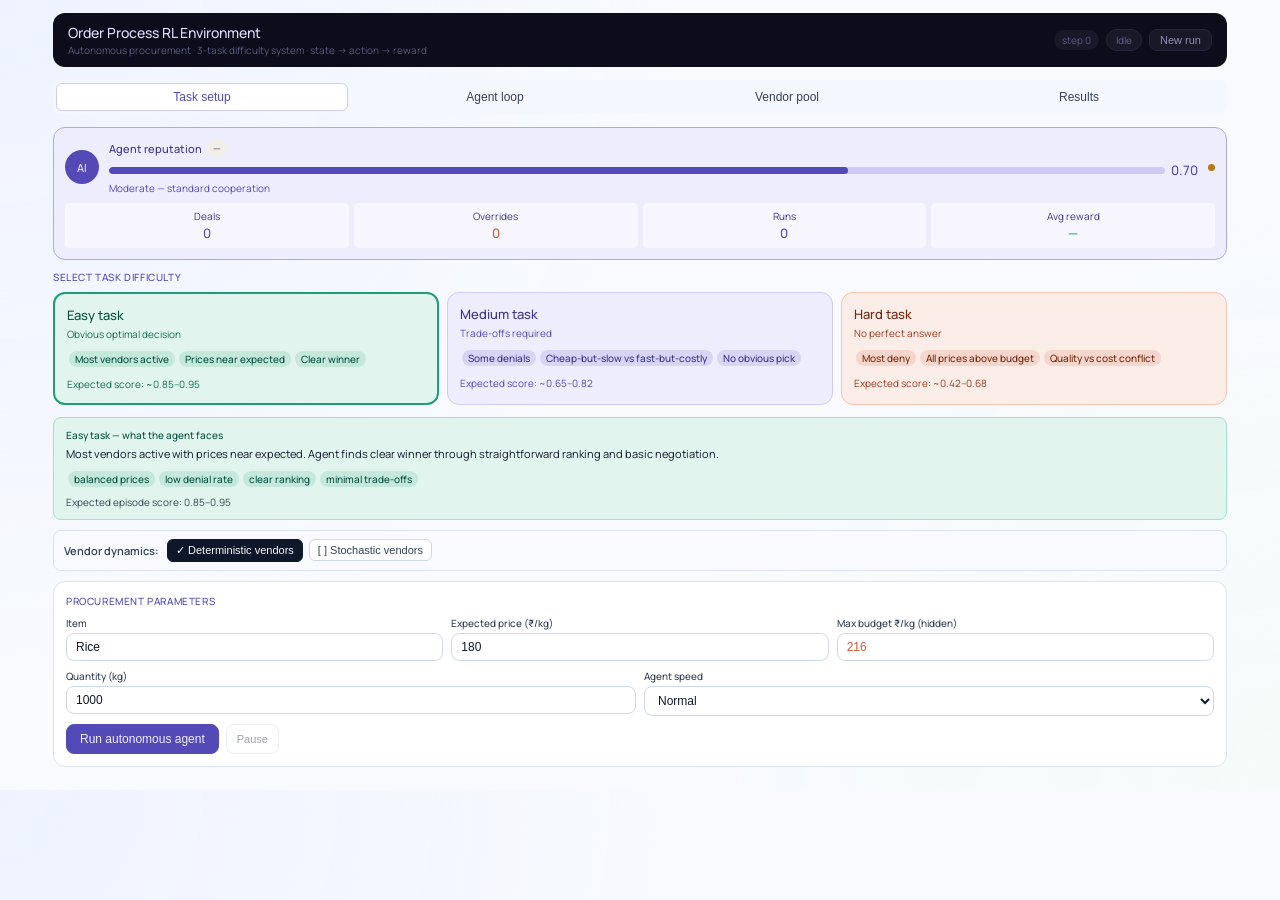
==== ui/index.html @ 28d9ea99 "Update ui/index.html line 6" ====
﻿<!doctype html>
<html lang="en">
  <head>
    <meta charset="UTF-8" />
    <meta name="viewport" content="width=device-width, initial-scale=1.0" />
    <title>Environment : Multi-objective Reinforcement Learning</title>
    <link rel="preconnect" href="https://fonts.googleapis.com" />
    <link rel="preconnect" href="https://fonts.gstatic.com" crossorigin />
    <link href="https://fonts.googleapis.com/css2?family=Manrope:wght@400;500;600;700&family=JetBrains+Mono:wght@400;500&display=swap" rel="stylesheet" />
    <link rel="stylesheet" href="/ui/style.css" />
  </head>
  <body>
<div class="app">
<div class="topbar">
  <div><div class="tt">Order Process RL Environment</div><div class="ts">Autonomous procurement · 3-task difficulty system · state → action → reward</div></div>
  <div class="tr">
    <span class="sb" id="sbadge">step 0</span>
    <span class="ep" id="epill">Idle</span>
    <button class="rb2" onclick="fullReset()">New run</button>
  </div>
</div>

<div class="tabs">
  <button class="tab active" onclick="gTab('env',this)">Task setup</button>
  <button class="tab" onclick="gTab('agent',this)">Agent loop</button>
  <button class="tab" onclick="gTab('vendors',this)">Vendor pool</button>
  <button class="tab" onclick="gTab('results',this)" id="tab-results-btn">Results</button>
</div>

<div id="tab-env" class="panel active">

  <div class="agbox" id="agbox" style="display:none">
    <div style="display:flex;align-items:center;gap:10px;margin-bottom:8px">
      <div style="width:34px;height:34px;border-radius:50%;background:#534AB7;display:flex;align-items:center;justify-content:center;color:#EEEDFE;font-size:11px;font-weight:500;flex-shrink:0">AI</div>
      <div style="flex:1">
        <div style="display:flex;align-items:center;gap:5px;margin-bottom:4px">
          <span style="font-size:11px;font-weight:500;color:#3C3489">Agent reputation</span>
          <span class="dlt dnu" id="ag-dlt">—</span>
        </div>
        <div style="display:flex;align-items:center;gap:6px">
          <div class="agbar"><div class="agfill" id="ag-bar" style="width:70%"></div></div>
          <span style="font-size:13px;font-weight:500;color:#534AB7" id="ag-val">0.70</span>
        </div>
        <div style="font-size:10px;color:#534AB7;margin-top:2px" id="ag-note">Moderate — standard vendor cooperation</div>
      </div>
      <div id="ag-dots" style="display:flex;gap:2px;flex-wrap:wrap;max-width:65px"></div>
    </div>
    <div class="agstat">
      <div class="asc"><div class="asl">Deals</div><div class="asv" id="ag-deals">0</div></div>
      <div class="asc"><div class="asl">Overrides</div><div class="asv" style="color:#D85A30" id="ag-over">0</div></div>
      <div class="asc"><div class="asl">Runs</div><div class="asv" id="ag-runs">0</div></div>
      <div class="asc"><div class="asl">Avg reward</div><div class="asv" style="color:#1D9E75" id="ag-avg">—</div></div>
    </div>
  </div>

  <div class="slbl">Select task difficulty</div>
  <div class="task-cards">
    <div class="tc tc-easy sel" id="tc-easy" onclick="selectTask('easy')">
      <div class="tc-title">Easy task</div>
      <div class="tc-sub">Obvious optimal decision</div>
      <div><span class="tc-tag tag-e">Most vendors active</span><span class="tc-tag tag-e">Prices near expected</span><span class="tc-tag tag-e">Clear winner</span></div>
      <div style="margin-top:8px;font-size:10px;color:#0F6E56">Expected score: ~0.85–0.95</div>
    </div>
    <div class="tc tc-med" id="tc-medium" onclick="selectTask('medium')">
      <div class="tc-title">Medium task</div>
      <div class="tc-sub">Trade-offs required</div>
      <div><span class="tc-tag tag-m">Some denials</span><span class="tc-tag tag-m">Cheap-but-slow vs fast-but-costly</span><span class="tc-tag tag-m">No obvious pick</span></div>
      <div style="margin-top:8px;font-size:10px;color:#534AB7">Expected score: ~0.65–0.82</div>
    </div>
    <div class="tc tc-hard" id="tc-hard" onclick="selectTask('hard')">
      <div class="tc-title">Hard task</div>
      <div class="tc-sub">No perfect answer</div>
      <div><span class="tc-tag tag-h">Most deny</span><span class="tc-tag tag-h">All prices above budget</span><span class="tc-tag tag-h">Quality vs cost conflict</span></div>
      <div style="margin-top:8px;font-size:10px;color:#993C1D">Expected score: ~0.42–0.68</div>
    </div>
  </div>

  <div id="scenario-box"></div>
  <div class="mode-toggle" role="group" aria-label="Vendor randomness mode">
    <span class="mode-title">Vendor dynamics:</span>
    <button class="mode-btn active" id="mode-deterministic" onclick="setVendorMode(false)">✓ Deterministic vendors</button>
    <button class="mode-btn" id="mode-stochastic" onclick="setVendorMode(true)">[ ] Stochastic vendors</button>
  </div>

  <div class="card">
    <div class="slbl">Procurement parameters</div>
    <div class="row">
      <div class="field"><label>Item</label><input id="f-item" value="Rice"></div>
      <div class="field"><label>Expected price (₹/kg)</label><input id="f-exp" type="number" value="180" onchange="updateBudget()"></div>
      <div class="field"><label>Max budget ₹/kg (hidden)</label><input id="f-bud" type="number" value="216" readonly style="color:#D85A30;font-weight:500"></div>
    </div>
    <div class="row">
      <div class="field"><label>Quantity (kg)</label><input id="f-qty" type="number" value="1000"></div>
      <div class="field">
        <label>Agent speed</label>
        <select id="f-spd">
          <option value="380">Normal</option>
          <option value="140">Fast</option>
          <option value="30">Instant</option>
        </select>
      </div>
    </div>
    <div style="display:flex;gap:7px;flex-wrap:wrap">
      <button class="btn bp" onclick="runAgent()">Run autonomous agent</button>
      <button class="btn bsm" onclick="pauseResume()" id="pause-btn" disabled>Pause</button>
    </div>
  </div>
</div>

<div id="tab-agent" class="panel">
  <div class="rl-dark">
    <div class="rl-h">RL state — episode snapshot</div>
    <div class="sg">
      <div class="sgc"><div class="sgl">Episode step</div><div class="sgv" id="sg-step">—</div></div>
      <div class="sgc"><div class="sgl">Vendors remaining</div><div class="sgv ok" id="sg-rem">—</div></div>
      <div class="sgc"><div class="sgl">Deals closed</div><div class="sgv ok" id="sg-deals">—</div></div>
      <div class="sgc"><div class="sgl">Best price</div><div class="sgv ok" id="sg-bp">—</div></div>
      <div class="sgc"><div class="sgl">Budget headroom</div><div class="sgv" id="sg-hd">—</div></div>
      <div class="sgc"><div class="sgl">Cumulative reward</div><div class="sgv" id="sg-cr">0.000</div></div>
    </div>
    <div class="rl-h" style="margin-bottom:5px">Live action feed</div>
    <div class="af" id="af"></div>
  </div>
  <div class="card">
    <div class="slbl">Policy decision trace</div>
    <div class="ptrace" id="ptrace"><div style="color:var(--color-text-secondary);font-size:11px">Run the agent to see policy decisions.</div></div>
  </div>
</div>

<div id="tab-vendors" class="panel">
  <div class="mgrid">
    <div class="mc mcp"><div class="ml">Total</div><div class="mv" id="mv-tot">10</div></div>
    <div class="mc mct"><div class="ml">Active</div><div class="mv" id="mv-act">0</div></div>
    <div class="mc mcc"><div class="ml">Denied</div><div class="mv" id="mv-den">0</div></div>
    <div class="mc mca"><div class="ml">Deals</div><div class="mv" id="mv-don">0</div></div>
  </div>
  <div class="card" style="overflow-x:auto">
    <table class="vtbl">
      <colgroup><col style="width:18px"><col style="width:84px"><col style="width:60px"><col style="width:38px"><col style="width:70px"><col style="width:70px"><col style="width:36px"><col style="width:66px"><col style="width:55px"></colgroup>
      <thead><tr><th>#</th><th>Vendor</th><th>Price ₹</th><th>Del.</th><th>Quality</th><th>Reliability</th><th>Margin</th><th>Status</th><th>Rating</th></tr></thead>
      <tbody id="vtbody"></tbody>
    </table>
  </div>
</div>

<div id="tab-results" class="panel">
  <div id="res-ph" class="card"><p style="color:var(--color-text-secondary);font-size:12px">Run the agent to generate results.</p></div>
  <div id="res-main" style="display:none">
    <div id="score-banner"></div>
    <div id="conflict-area"></div>
    <div id="rec-area"></div>
    <div class="card">
      <div class="slbl">All vendor deals — ranked</div>
      <div id="ranked"></div>
    </div>
    <div class="card" style="margin-top:9px">
      <div class="slbl">Reward breakdown</div>
      <div id="reward-body"></div>
    </div>
    <div id="human-loop" style="display:none">
      <div class="vpick">
        <div class="slbl" style="color:#D85A30">Human-in-the-loop override</div>
        <p style="font-size:11px;color:var(--color-text-secondary);margin-bottom:7px">Non-optimal override penalises agent rating — simulating a real procurement mistake.</p>
        <div id="pick-list"></div>
        <div id="pick-note" class="pnote" style="display:none"></div>
      </div>
    </div>
    <div style="display:flex;gap:7px;margin-top:10px;flex-wrap:wrap">
      <button class="btn bp" id="conf-btn" onclick="confirmBest()">Accept agent recommendation</button>
      <button class="btn bsm" onclick="toggleHuman()">Override (human-in-loop)</button>
    </div>
    <div id="conf-area"></div>
  </div>
</div>
</div>
    <script src="/ui/app.js" defer></script>
  </body>
</html>
---- ui/style.css ----
﻿
:root{
  --font-sans:"Manrope","Segoe UI",system-ui,-apple-system,sans-serif;
  --font-mono:"JetBrains Mono","Consolas","Courier New",monospace;
  --color-background-primary:#ffffff;
  --color-background-secondary:#f5f7ff;
  --color-border-secondary:#cfd7ea;
  --color-border-tertiary:#dde3f1;
  --color-text-primary:#101828;
  --color-text-secondary:#344054;
  --border-radius-md:8px;
  --border-radius-lg:12px;
}

*{box-sizing:border-box;margin:0;padding:0}
body{
  font-family:var(--font-sans);
  font-size:13px;
  color:var(--color-text-primary);
  background:radial-gradient(circle at 0% 0%, #eef3ff 0%, transparent 45%),
    radial-gradient(circle at 100% 100%, #f6fbf9 0%, transparent 40%),
    #f8fafe;
}
.app{padding:13px;max-width:1200px;margin:0 auto}
.topbar{background:#0c0c1a;border-radius:var(--border-radius-lg);padding:10px 15px;display:flex;align-items:center;justify-content:space-between;margin-bottom:13px}
.tt{font-size:14px;font-weight:500;color:#dddcff}
.ts{font-size:10px;color:#5a5a85;margin-top:1px}
.tr{display:flex;gap:7px;align-items:center}
.ep{font-size:10px;padding:3px 9px;border-radius:20px;font-weight:500;background:#181828;color:#5a5a85;border:0.5px solid #252540}
.ep.live{background:#053320;color:#5DCAA5;border-color:#1D9E75}
.ep.done{background:#1a0840;color:#AFA9EC;border-color:#534AB7}
.ep.run{background:#201000;color:#EF9F27;border-color:#BA7517}
.sb{font-size:10px;color:#5a5a85;background:#181828;padding:3px 8px;border-radius:20px}
.rb2{padding:4px 10px;font-size:11px;background:#181828;color:#9090b0;border:0.5px solid #252540;border-radius:var(--border-radius-md);cursor:pointer}
.rb2:hover{background:#202038}
.tabs{display:flex;gap:2px;background:var(--color-background-secondary);border-radius:var(--border-radius-md);padding:3px;margin-bottom:13px}
.tab{flex:1;padding:6px 3px;font-size:12px;font-weight:500;cursor:pointer;border:none;background:none;color:var(--color-text-secondary);border-radius:6px;text-align:center}
.tab.active{background:var(--color-background-primary);color:#534AB7;border:0.5px solid #CECBF6}
.tab.notify{color:#1D9E75;font-weight:500}
.panel{display:none}.panel.active{display:block}
.card{background:var(--color-background-primary);border:0.5px solid var(--color-border-tertiary);border-radius:var(--border-radius-lg);padding:12px;margin-bottom:10px}
.slbl{font-size:10px;font-weight:500;letter-spacing:.06em;text-transform:uppercase;color:#534AB7;margin-bottom:8px}
.row{display:flex;gap:8px;flex-wrap:wrap;margin-bottom:8px}
.field{flex:1;min-width:110px;display:flex;flex-direction:column;gap:3px}
.field label{font-size:10px;color:var(--color-text-secondary);font-weight:500}
.field input,.field select{padding:6px 9px;border:0.5px solid var(--color-border-secondary);border-radius:var(--border-radius-md);font-size:12px;background:var(--color-background-primary);color:var(--color-text-primary)}
.field input:focus,.field select:focus{outline:none;border-color:#7F77DD}
.btn{padding:7px 13px;border-radius:var(--border-radius-md);border:0.5px solid var(--color-border-secondary);background:var(--color-background-primary);color:var(--color-text-primary);font-size:12px;font-weight:500;cursor:pointer}
.btn:hover{background:var(--color-background-secondary)}
.btn:disabled{opacity:.4;cursor:default}
.bp{background:#534AB7;color:#EEEDFE;border-color:#534AB7}.bp:hover{background:#3C3489}
.bt{background:#E1F5EE;color:#085041;border-color:#1D9E75}.bt:hover{background:#9FE1CB}
.bc{background:#FAECE7;color:#712B13;border-color:#D85A30}
.bsm{padding:5px 10px;font-size:11px}

.task-cards{display:grid;grid-template-columns:repeat(3,minmax(0,1fr));gap:8px;margin-bottom:12px}
.tc{border-radius:var(--border-radius-lg);padding:12px;border:1.5px solid transparent;cursor:pointer}
.tc:hover{filter:brightness(0.97)}
.tc.sel{border-width:2px}
.tc-easy{background:#E1F5EE;border-color:#9FE1CB}.tc-easy.sel{border-color:#1D9E75}
.tc-med{background:#EEEDFE;border-color:#CECBF6}.tc-med.sel{border-color:#534AB7}
.tc-hard{background:#FAECE7;border-color:#F5C4B3}.tc-hard.sel{border-color:#D85A30}
.tc-title{font-size:13px;font-weight:500;margin-bottom:3px}
.tc-easy .tc-title{color:#085041}.tc-med .tc-title{color:#3C3489}.tc-hard .tc-title{color:#712B13}
.tc-sub{font-size:10px;margin-bottom:8px}
.tc-easy .tc-sub{color:#0F6E56}.tc-med .tc-sub{color:#534AB7}.tc-hard .tc-sub{color:#993C1D}
.tc-tag{display:inline-block;font-size:10px;padding:1px 6px;border-radius:20px;margin:2px;font-weight:500}
.tag-e{background:rgba(29,158,117,.15);color:#085041}
.tag-m{background:rgba(83,74,183,.15);color:#3C3489}
.tag-h{background:rgba(216,90,48,.15);color:#712B13}
.scenario-box{border-radius:var(--border-radius-md);padding:10px 12px;margin-bottom:10px;font-size:11px}
.sb-easy{background:#E1F5EE;border:0.5px solid #9FE1CB}
.sb-med{background:#EEEDFE;border:0.5px solid #CECBF6}
.sb-hard{background:#FAECE7;border:0.5px solid #F5C4B3}
.sb-lbl{font-size:10px;font-weight:500;margin-bottom:4px}
.sb-easy .sb-lbl{color:#085041}.sb-med .sb-lbl{color:#3C3489}.sb-hard .sb-lbl{color:#712B13}
.mode-toggle{display:flex;align-items:center;gap:6px;flex-wrap:wrap;background:#f8faff;border:0.5px solid var(--color-border-tertiary);border-radius:var(--border-radius-md);padding:8px 10px;margin-bottom:10px}
.mode-title{font-size:11px;font-weight:600;color:#334155;margin-right:2px}
.mode-btn{font-size:11px;padding:4px 8px;border-radius:6px;border:0.5px solid var(--color-border-secondary);background:#ffffff;color:#334155;cursor:pointer}
.mode-btn.active{background:#0f172a;color:#f8fafc;border-color:#0f172a}

.mgrid{display:grid;grid-template-columns:repeat(4,minmax(0,1fr));gap:7px;margin-bottom:10px}
.mc{border-radius:var(--border-radius-md);padding:8px 10px;text-align:center}
.mc .ml{font-size:10px;font-weight:500;margin-bottom:2px}
.mc .mv{font-size:19px;font-weight:500}
.mcp{background:#EEEDFE}.mcp .ml{color:#3C3489}.mcp .mv{color:#534AB7}
.mct{background:#E1F5EE}.mct .ml{color:#085041}.mct .mv{color:#1D9E75}
.mcc{background:#FAECE7}.mcc .ml{color:#712B13}.mcc .mv{color:#D85A30}
.mca{background:#FAEEDA}.mca .ml{color:#633806}.mca .mv{color:#BA7517}

.vtbl{width:100%;border-collapse:collapse;font-size:11px;table-layout:fixed}
.vtbl th{font-size:10px;font-weight:500;color:var(--color-text-secondary);padding:5px 6px;border-bottom:0.5px solid var(--color-border-tertiary);text-align:left}
.vtbl td{padding:6px 6px;border-bottom:0.5px solid var(--color-border-tertiary);vertical-align:middle}
.vtbl tr:last-child td{border-bottom:none}
.vtbl tr.vhl td{background:#E1F5EE}
.pill{font-size:10px;padding:2px 7px;border-radius:20px;font-weight:500;white-space:nowrap;display:inline-block}
.pa{background:#E1F5EE;color:#085041}.pd{background:#FAECE7;color:#712B13}
.pn{background:#EEEDFE;color:#3C3489}.pk{background:#EAF3DE;color:#27500A}
.pw{background:#FAEEDA;color:#633806}

.bbar{display:flex;align-items:center;gap:4px}
.bt2{height:4px;width:46px;border-radius:2px;background:var(--color-border-tertiary);overflow:hidden}
.bf2{height:100%;border-radius:2px}

.rl-dark{background:#0c0c1a;border-radius:var(--border-radius-lg);padding:12px;margin-bottom:10px}
.rl-h{font-size:10px;font-weight:500;color:#AFA9EC;letter-spacing:.05em;text-transform:uppercase;margin-bottom:9px}
.sg{display:grid;grid-template-columns:repeat(3,1fr);gap:7px;margin-bottom:9px}
.sgc{background:#151525;border-radius:6px;padding:7px;border:0.5px solid #202035}
.sgl{font-size:10px;color:#5a5a85;margin-bottom:2px}
.sgv{font-size:13px;font-weight:500;color:#dddcff}
.sgv.ok{color:#5DCAA5}.sgv.warn{color:#EF9F27}.sgv.bad{color:#F0997B}
.af{background:#080810;border-radius:6px;padding:8px;font-size:11px;color:#6060a0;max-height:200px;overflow-y:auto;font-family:var(--font-mono);line-height:1.65}
.afl{margin-bottom:1px}
.c-ag{color:#AFA9EC}.c-vn{color:#9FE1CB}.c-ok{color:#5DCAA5}
.c-fl{color:#F0997B}.c-sy{color:#EF9F27}.c-if{color:#85B7EB}

.rrow{display:flex;align-items:center;gap:7px;padding:8px 10px;border-radius:var(--border-radius-md);margin-bottom:5px;border:0.5px solid var(--color-border-tertiary);background:var(--color-background-primary)}
.rrow.rk1{background:#E1F5EE;border:1.5px solid #1D9E75}
.rrow.rk2{background:#EEEDFE;border:0.5px solid #AFA9EC}
.rrow.rk3{background:#FAEEDA;border:0.5px solid #FAC775}
.rn{font-size:14px;font-weight:500;min-width:22px;color:var(--color-text-secondary)}
.rk1 .rn{color:#1D9E75}.rk2 .rn{color:#534AB7}.rk3 .rn{color:#BA7517}
.sbar{width:52px;height:5px;border-radius:3px;background:var(--color-border-tertiary);display:inline-block;overflow:hidden}
.sf{height:100%;border-radius:3px;background:#888780}
.rk1 .sf{background:#1D9E75}.rk2 .sf{background:#534AB7}.rk3 .sf{background:#BA7517}

.irow{display:flex;justify-content:space-between;font-size:12px;padding:4px 0;border-bottom:0.5px solid var(--color-border-tertiary)}
.irow:last-child{border-bottom:none}
.recbox{border-radius:var(--border-radius-lg);padding:12px;margin-bottom:10px}
.rb-ok{background:#E1F5EE;border:1.5px solid #1D9E75}
.rb-warn{background:#FAEEDA;border:0.5px solid #BA7517}
.rb-fail{background:#FAECE7;border:0.5px solid #D85A30}

.chip{display:inline-block;font-size:10px;padding:2px 7px;border-radius:20px;margin:2px;background:rgba(255,255,255,.65);color:#085041;border:0.5px solid #1D9E75}

.agbox{background:#EEEDFE;border:0.5px solid #AFA9EC;border-radius:var(--border-radius-lg);padding:11px;margin-bottom:10px}
.agbar{height:7px;border-radius:4px;background:#CECBF6;flex:1;overflow:hidden}
.agfill{height:100%;border-radius:4px;background:#534AB7;transition:width .5s}
.dlt{font-size:10px;font-weight:500;padding:2px 6px;border-radius:20px}
.dup{background:#E1F5EE;color:#085041}.ddn{background:#FAECE7;color:#712B13}.dnu{background:#F1EFE8;color:#5F5E5A}
.hdot{width:6px;height:6px;border-radius:50%;display:inline-block}
.agstat{display:grid;grid-template-columns:repeat(4,1fr);gap:5px;margin-top:8px}
.asc{background:rgba(255,255,255,.55);border-radius:5px;padding:6px;text-align:center}
.asl{font-size:10px;color:#3C3489;margin-bottom:1px}
.asv{font-weight:500;font-size:13px;color:#534AB7}

.vpick{background:var(--color-background-secondary);border-radius:var(--border-radius-lg);padding:11px;margin-top:8px;border:0.5px solid var(--color-border-tertiary)}
.vprow{display:flex;align-items:center;justify-content:space-between;padding:7px 10px;border-radius:var(--border-radius-md);border:0.5px solid var(--color-border-secondary);background:var(--color-background-primary);margin-bottom:5px;cursor:pointer}
.vprow:hover{background:#EEEDFE;border-color:#AFA9EC}
.vprow.vbest{background:#E1F5EE;border-color:#1D9E75}
.vprow.vsub{border-color:#F0997B}
.cbanner{background:#E1F5EE;border:1.5px solid #1D9E75;border-radius:var(--border-radius-lg);padding:10px 12px;margin-top:8px;font-size:12px;color:#085041}
.pnote{font-size:11px;background:#FAECE7;color:#712B13;padding:6px 9px;border-radius:var(--border-radius-md);margin-top:5px}

.tradeoff-tag{display:inline-flex;align-items:center;gap:4px;font-size:10px;padding:2px 8px;border-radius:20px;margin:2px;background:#FAEEDA;color:#633806;border:0.5px solid #FAC775}
.conflict-box{background:#FAEEDA;border:0.5px solid #FAC775;border-radius:var(--border-radius-md);padding:8px 10px;font-size:11px;color:#633806;margin-bottom:8px}

.ptrace{background:var(--color-background-secondary);border-radius:var(--border-radius-md);padding:8px;font-size:11px}
.prow{display:flex;align-items:flex-start;gap:7px;padding:5px 0;border-bottom:0.5px solid var(--color-border-tertiary)}
.prow:last-child{border-bottom:none}
.pnum{width:20px;height:20px;border-radius:50%;display:flex;align-items:center;justify-content:center;font-size:10px;font-weight:500;flex-shrink:0;background:#E1F5EE;color:#085041}
.score-banner{display:flex;align-items:center;gap:10px;padding:10px 12px;border-radius:var(--border-radius-md);background:var(--color-background-secondary);margin-bottom:8px}
.score-num{font-size:22px;font-weight:500}
.score-easy{color:#1D9E75}.score-med{color:#534AB7}.score-hard{color:#D85A30}

@media (max-width: 1024px){
  .task-cards{grid-template-columns:repeat(2,minmax(0,1fr))}
  .mgrid{grid-template-columns:repeat(2,minmax(0,1fr))}
}

@media (max-width: 760px){
  .topbar{flex-direction:column;align-items:flex-start;gap:8px}
  .sg{grid-template-columns:repeat(2,1fr)}
  .task-cards{grid-template-columns:1fr}
  .mgrid{grid-template-columns:1fr 1fr}
  .rrow{flex-wrap:wrap}
}

@media (max-width: 520px){
  .mgrid{grid-template-columns:1fr}
  .sg{grid-template-columns:1fr}
  .tabs{overflow-x:auto}
  .tab{min-width:120px}
}
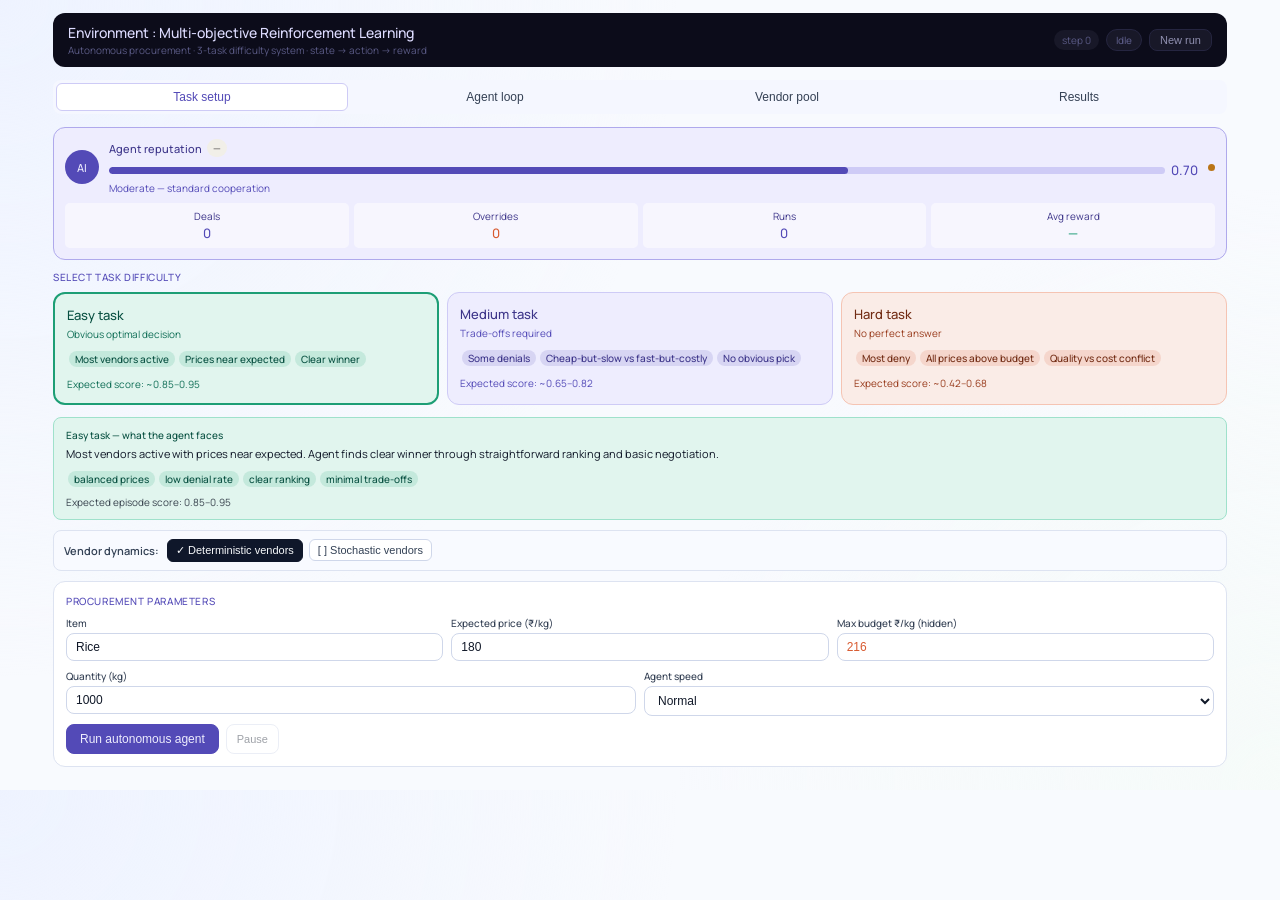
==== commit 5923f84c: "Update ui/index.html line 15" ====
--- a/ui/index.html
+++ b/ui/index.html
@@ -12,7 +12,7 @@
   <body>
 <div class="app">
 <div class="topbar">
-  <div><div class="tt">Order Process RL Environment</div><div class="ts">Autonomous procurement · 3-task difficulty system · state → action → reward</div></div>
+  <div><div class="tt">Environment : Multi-objective Reinforcement Learning</div><div class="ts">Autonomous procurement · 3-task difficulty system · state → action → reward</div></div>
   <div class="tr">
     <span class="sb" id="sbadge">step 0</span>
     <span class="ep" id="epill">Idle</span>
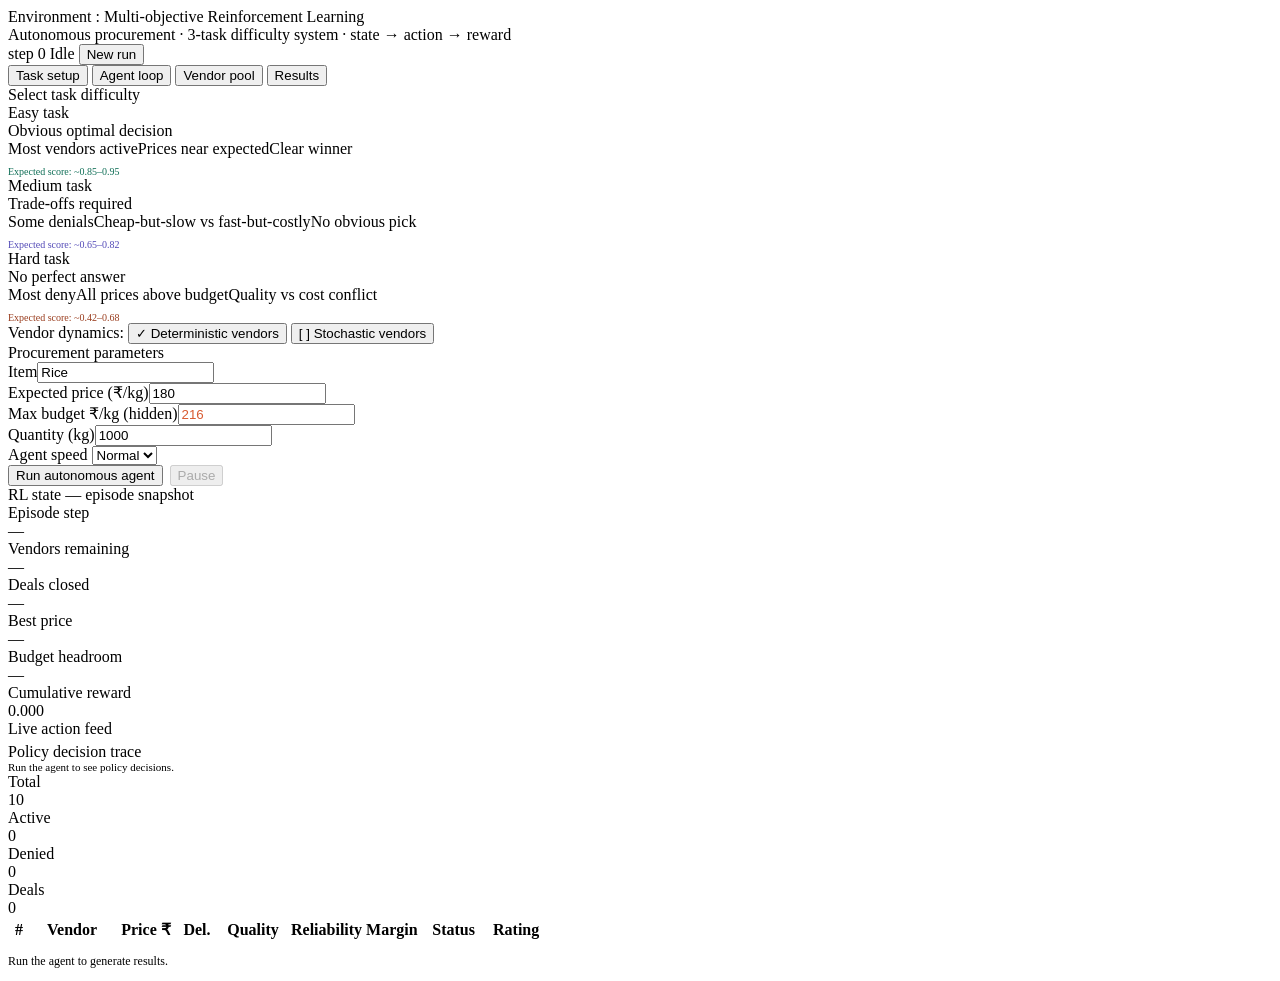
==== commit 93252767: "fix: correct static file paths" ====
--- a/ui/index.html
+++ b/ui/index.html
@@ -7,7 +7,7 @@
     <link rel="preconnect" href="https://fonts.googleapis.com" />
     <link rel="preconnect" href="https://fonts.gstatic.com" crossorigin />
     <link href="https://fonts.googleapis.com/css2?family=Manrope:wght@400;500;600;700&family=JetBrains+Mono:wght@400;500&display=swap" rel="stylesheet" />
-    <link rel="stylesheet" href="/ui/style.css" />
+    <link rel="stylesheet" href="/style.css" />
   </head>
   <body>
 <div class="app">
@@ -173,6 +173,6 @@
   </div>
 </div>
 </div>
-    <script src="/ui/app.js" defer></script>
+    <script src="/app.js" defer></script>
   </body>
 </html>
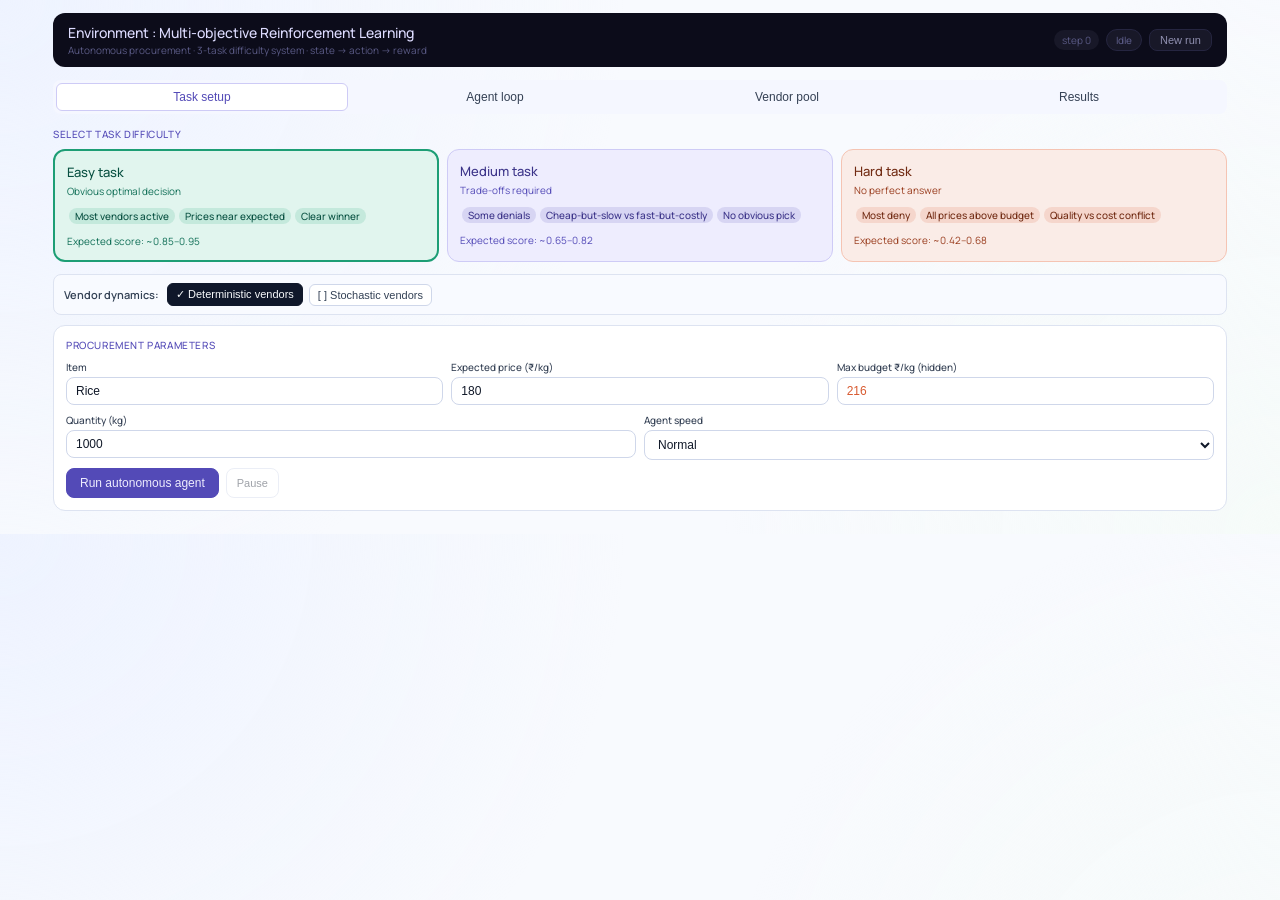
==== commit adc90133: "Fix UI asset paths so buttons and tabs work" ====
--- a/ui/index.html
+++ b/ui/index.html
@@ -7,7 +7,7 @@
     <link rel="preconnect" href="https://fonts.googleapis.com" />
     <link rel="preconnect" href="https://fonts.gstatic.com" crossorigin />
     <link href="https://fonts.googleapis.com/css2?family=Manrope:wght@400;500;600;700&family=JetBrains+Mono:wght@400;500&display=swap" rel="stylesheet" />
-    <link rel="stylesheet" href="/style.css" />
+    <link rel="stylesheet" href="/ui/style.css" />
   </head>
   <body>
 <div class="app">
@@ -173,6 +173,6 @@
   </div>
 </div>
 </div>
-    <script src="/app.js" defer></script>
+    <script src="/ui/app.js" defer></script>
   </body>
 </html>
--- a/ui/style.css
+++ b/ui/style.css
@@ -0,0 +1,185 @@
+﻿
+:root{
+  --font-sans:"Manrope","Segoe UI",system-ui,-apple-system,sans-serif;
+  --font-mono:"JetBrains Mono","Consolas","Courier New",monospace;
+  --color-background-primary:#ffffff;
+  --color-background-secondary:#f5f7ff;
+  --color-border-secondary:#cfd7ea;
+  --color-border-tertiary:#dde3f1;
+  --color-text-primary:#101828;
+  --color-text-secondary:#344054;
+  --border-radius-md:8px;
+  --border-radius-lg:12px;
+}
+
+*{box-sizing:border-box;margin:0;padding:0}
+body{
+  font-family:var(--font-sans);
+  font-size:13px;
+  color:var(--color-text-primary);
+  background:radial-gradient(circle at 0% 0%, #eef3ff 0%, transparent 45%),
+    radial-gradient(circle at 100% 100%, #f6fbf9 0%, transparent 40%),
+    #f8fafe;
+}
+.app{padding:13px;max-width:1200px;margin:0 auto}
+.topbar{background:#0c0c1a;border-radius:var(--border-radius-lg);padding:10px 15px;display:flex;align-items:center;justify-content:space-between;margin-bottom:13px}
+.tt{font-size:14px;font-weight:500;color:#dddcff}
+.ts{font-size:10px;color:#5a5a85;margin-top:1px}
+.tr{display:flex;gap:7px;align-items:center}
+.ep{font-size:10px;padding:3px 9px;border-radius:20px;font-weight:500;background:#181828;color:#5a5a85;border:0.5px solid #252540}
+.ep.live{background:#053320;color:#5DCAA5;border-color:#1D9E75}
+.ep.done{background:#1a0840;color:#AFA9EC;border-color:#534AB7}
+.ep.run{background:#201000;color:#EF9F27;border-color:#BA7517}
+.sb{font-size:10px;color:#5a5a85;background:#181828;padding:3px 8px;border-radius:20px}
+.rb2{padding:4px 10px;font-size:11px;background:#181828;color:#9090b0;border:0.5px solid #252540;border-radius:var(--border-radius-md);cursor:pointer}
+.rb2:hover{background:#202038}
+.tabs{display:flex;gap:2px;background:var(--color-background-secondary);border-radius:var(--border-radius-md);padding:3px;margin-bottom:13px}
+.tab{flex:1;padding:6px 3px;font-size:12px;font-weight:500;cursor:pointer;border:none;background:none;color:var(--color-text-secondary);border-radius:6px;text-align:center}
+.tab.active{background:var(--color-background-primary);color:#534AB7;border:0.5px solid #CECBF6}
+.tab.notify{color:#1D9E75;font-weight:500}
+.panel{display:none}.panel.active{display:block}
+.card{background:var(--color-background-primary);border:0.5px solid var(--color-border-tertiary);border-radius:var(--border-radius-lg);padding:12px;margin-bottom:10px}
+.slbl{font-size:10px;font-weight:500;letter-spacing:.06em;text-transform:uppercase;color:#534AB7;margin-bottom:8px}
+.row{display:flex;gap:8px;flex-wrap:wrap;margin-bottom:8px}
+.field{flex:1;min-width:110px;display:flex;flex-direction:column;gap:3px}
+.field label{font-size:10px;color:var(--color-text-secondary);font-weight:500}
+.field input,.field select{padding:6px 9px;border:0.5px solid var(--color-border-secondary);border-radius:var(--border-radius-md);font-size:12px;background:var(--color-background-primary);color:var(--color-text-primary)}
+.field input:focus,.field select:focus{outline:none;border-color:#7F77DD}
+.btn{padding:7px 13px;border-radius:var(--border-radius-md);border:0.5px solid var(--color-border-secondary);background:var(--color-background-primary);color:var(--color-text-primary);font-size:12px;font-weight:500;cursor:pointer}
+.btn:hover{background:var(--color-background-secondary)}
+.btn:disabled{opacity:.4;cursor:default}
+.bp{background:#534AB7;color:#EEEDFE;border-color:#534AB7}.bp:hover{background:#3C3489}
+.bt{background:#E1F5EE;color:#085041;border-color:#1D9E75}.bt:hover{background:#9FE1CB}
+.bc{background:#FAECE7;color:#712B13;border-color:#D85A30}
+.bsm{padding:5px 10px;font-size:11px}
+
+.task-cards{display:grid;grid-template-columns:repeat(3,minmax(0,1fr));gap:8px;margin-bottom:12px}
+.tc{border-radius:var(--border-radius-lg);padding:12px;border:1.5px solid transparent;cursor:pointer}
+.tc:hover{filter:brightness(0.97)}
+.tc.sel{border-width:2px}
+.tc-easy{background:#E1F5EE;border-color:#9FE1CB}.tc-easy.sel{border-color:#1D9E75}
+.tc-med{background:#EEEDFE;border-color:#CECBF6}.tc-med.sel{border-color:#534AB7}
+.tc-hard{background:#FAECE7;border-color:#F5C4B3}.tc-hard.sel{border-color:#D85A30}
+.tc-title{font-size:13px;font-weight:500;margin-bottom:3px}
+.tc-easy .tc-title{color:#085041}.tc-med .tc-title{color:#3C3489}.tc-hard .tc-title{color:#712B13}
+.tc-sub{font-size:10px;margin-bottom:8px}
+.tc-easy .tc-sub{color:#0F6E56}.tc-med .tc-sub{color:#534AB7}.tc-hard .tc-sub{color:#993C1D}
+.tc-tag{display:inline-block;font-size:10px;padding:1px 6px;border-radius:20px;margin:2px;font-weight:500}
+.tag-e{background:rgba(29,158,117,.15);color:#085041}
+.tag-m{background:rgba(83,74,183,.15);color:#3C3489}
+.tag-h{background:rgba(216,90,48,.15);color:#712B13}
+.scenario-box{border-radius:var(--border-radius-md);padding:10px 12px;margin-bottom:10px;font-size:11px}
+.sb-easy{background:#E1F5EE;border:0.5px solid #9FE1CB}
+.sb-med{background:#EEEDFE;border:0.5px solid #CECBF6}
+.sb-hard{background:#FAECE7;border:0.5px solid #F5C4B3}
+.sb-lbl{font-size:10px;font-weight:500;margin-bottom:4px}
+.sb-easy .sb-lbl{color:#085041}.sb-med .sb-lbl{color:#3C3489}.sb-hard .sb-lbl{color:#712B13}
+.mode-toggle{display:flex;align-items:center;gap:6px;flex-wrap:wrap;background:#f8faff;border:0.5px solid var(--color-border-tertiary);border-radius:var(--border-radius-md);padding:8px 10px;margin-bottom:10px}
+.mode-title{font-size:11px;font-weight:600;color:#334155;margin-right:2px}
+.mode-btn{font-size:11px;padding:4px 8px;border-radius:6px;border:0.5px solid var(--color-border-secondary);background:#ffffff;color:#334155;cursor:pointer}
+.mode-btn.active{background:#0f172a;color:#f8fafc;border-color:#0f172a}
+
+.mgrid{display:grid;grid-template-columns:repeat(4,minmax(0,1fr));gap:7px;margin-bottom:10px}
+.mc{border-radius:var(--border-radius-md);padding:8px 10px;text-align:center}
+.mc .ml{font-size:10px;font-weight:500;margin-bottom:2px}
+.mc .mv{font-size:19px;font-weight:500}
+.mcp{background:#EEEDFE}.mcp .ml{color:#3C3489}.mcp .mv{color:#534AB7}
+.mct{background:#E1F5EE}.mct .ml{color:#085041}.mct .mv{color:#1D9E75}
+.mcc{background:#FAECE7}.mcc .ml{color:#712B13}.mcc .mv{color:#D85A30}
+.mca{background:#FAEEDA}.mca .ml{color:#633806}.mca .mv{color:#BA7517}
+
+.vtbl{width:100%;border-collapse:collapse;font-size:11px;table-layout:fixed}
+.vtbl th{font-size:10px;font-weight:500;color:var(--color-text-secondary);padding:5px 6px;border-bottom:0.5px solid var(--color-border-tertiary);text-align:left}
+.vtbl td{padding:6px 6px;border-bottom:0.5px solid var(--color-border-tertiary);vertical-align:middle}
+.vtbl tr:last-child td{border-bottom:none}
+.vtbl tr.vhl td{background:#E1F5EE}
+.pill{font-size:10px;padding:2px 7px;border-radius:20px;font-weight:500;white-space:nowrap;display:inline-block}
+.pa{background:#E1F5EE;color:#085041}.pd{background:#FAECE7;color:#712B13}
+.pn{background:#EEEDFE;color:#3C3489}.pk{background:#EAF3DE;color:#27500A}
+.pw{background:#FAEEDA;color:#633806}
+
+.bbar{display:flex;align-items:center;gap:4px}
+.bt2{height:4px;width:46px;border-radius:2px;background:var(--color-border-tertiary);overflow:hidden}
+.bf2{height:100%;border-radius:2px}
+
+.rl-dark{background:#0c0c1a;border-radius:var(--border-radius-lg);padding:12px;margin-bottom:10px}
+.rl-h{font-size:10px;font-weight:500;color:#AFA9EC;letter-spacing:.05em;text-transform:uppercase;margin-bottom:9px}
+.sg{display:grid;grid-template-columns:repeat(3,1fr);gap:7px;margin-bottom:9px}
+.sgc{background:#151525;border-radius:6px;padding:7px;border:0.5px solid #202035}
+.sgl{font-size:10px;color:#5a5a85;margin-bottom:2px}
+.sgv{font-size:13px;font-weight:500;color:#dddcff}
+.sgv.ok{color:#5DCAA5}.sgv.warn{color:#EF9F27}.sgv.bad{color:#F0997B}
+.af{background:#080810;border-radius:6px;padding:8px;font-size:11px;color:#6060a0;max-height:200px;overflow-y:auto;font-family:var(--font-mono);line-height:1.65}
+.afl{margin-bottom:1px}
+.c-ag{color:#AFA9EC}.c-vn{color:#9FE1CB}.c-ok{color:#5DCAA5}
+.c-fl{color:#F0997B}.c-sy{color:#EF9F27}.c-if{color:#85B7EB}
+
+.rrow{display:flex;align-items:center;gap:7px;padding:8px 10px;border-radius:var(--border-radius-md);margin-bottom:5px;border:0.5px solid var(--color-border-tertiary);background:var(--color-background-primary)}
+.rrow.rk1{background:#E1F5EE;border:1.5px solid #1D9E75}
+.rrow.rk2{background:#EEEDFE;border:0.5px solid #AFA9EC}
+.rrow.rk3{background:#FAEEDA;border:0.5px solid #FAC775}
+.rn{font-size:14px;font-weight:500;min-width:22px;color:var(--color-text-secondary)}
+.rk1 .rn{color:#1D9E75}.rk2 .rn{color:#534AB7}.rk3 .rn{color:#BA7517}
+.sbar{width:52px;height:5px;border-radius:3px;background:var(--color-border-tertiary);display:inline-block;overflow:hidden}
+.sf{height:100%;border-radius:3px;background:#888780}
+.rk1 .sf{background:#1D9E75}.rk2 .sf{background:#534AB7}.rk3 .sf{background:#BA7517}
+
+.irow{display:flex;justify-content:space-between;font-size:12px;padding:4px 0;border-bottom:0.5px solid var(--color-border-tertiary)}
+.irow:last-child{border-bottom:none}
+.recbox{border-radius:var(--border-radius-lg);padding:12px;margin-bottom:10px}
+.rb-ok{background:#E1F5EE;border:1.5px solid #1D9E75}
+.rb-warn{background:#FAEEDA;border:0.5px solid #BA7517}
+.rb-fail{background:#FAECE7;border:0.5px solid #D85A30}
+
+.chip{display:inline-block;font-size:10px;padding:2px 7px;border-radius:20px;margin:2px;background:rgba(255,255,255,.65);color:#085041;border:0.5px solid #1D9E75}
+
+.agbox{background:#EEEDFE;border:0.5px solid #AFA9EC;border-radius:var(--border-radius-lg);padding:11px;margin-bottom:10px}
+.agbar{height:7px;border-radius:4px;background:#CECBF6;flex:1;overflow:hidden}
+.agfill{height:100%;border-radius:4px;background:#534AB7;transition:width .5s}
+.dlt{font-size:10px;font-weight:500;padding:2px 6px;border-radius:20px}
+.dup{background:#E1F5EE;color:#085041}.ddn{background:#FAECE7;color:#712B13}.dnu{background:#F1EFE8;color:#5F5E5A}
+.hdot{width:6px;height:6px;border-radius:50%;display:inline-block}
+.agstat{display:grid;grid-template-columns:repeat(4,1fr);gap:5px;margin-top:8px}
+.asc{background:rgba(255,255,255,.55);border-radius:5px;padding:6px;text-align:center}
+.asl{font-size:10px;color:#3C3489;margin-bottom:1px}
+.asv{font-weight:500;font-size:13px;color:#534AB7}
+
+.vpick{background:var(--color-background-secondary);border-radius:var(--border-radius-lg);padding:11px;margin-top:8px;border:0.5px solid var(--color-border-tertiary)}
+.vprow{display:flex;align-items:center;justify-content:space-between;padding:7px 10px;border-radius:var(--border-radius-md);border:0.5px solid var(--color-border-secondary);background:var(--color-background-primary);margin-bottom:5px;cursor:pointer}
+.vprow:hover{background:#EEEDFE;border-color:#AFA9EC}
+.vprow.vbest{background:#E1F5EE;border-color:#1D9E75}
+.vprow.vsub{border-color:#F0997B}
+.cbanner{background:#E1F5EE;border:1.5px solid #1D9E75;border-radius:var(--border-radius-lg);padding:10px 12px;margin-top:8px;font-size:12px;color:#085041}
+.pnote{font-size:11px;background:#FAECE7;color:#712B13;padding:6px 9px;border-radius:var(--border-radius-md);margin-top:5px}
+
+.tradeoff-tag{display:inline-flex;align-items:center;gap:4px;font-size:10px;padding:2px 8px;border-radius:20px;margin:2px;background:#FAEEDA;color:#633806;border:0.5px solid #FAC775}
+.conflict-box{background:#FAEEDA;border:0.5px solid #FAC775;border-radius:var(--border-radius-md);padding:8px 10px;font-size:11px;color:#633806;margin-bottom:8px}
+
+.ptrace{background:var(--color-background-secondary);border-radius:var(--border-radius-md);padding:8px;font-size:11px}
+.prow{display:flex;align-items:flex-start;gap:7px;padding:5px 0;border-bottom:0.5px solid var(--color-border-tertiary)}
+.prow:last-child{border-bottom:none}
+.pnum{width:20px;height:20px;border-radius:50%;display:flex;align-items:center;justify-content:center;font-size:10px;font-weight:500;flex-shrink:0;background:#E1F5EE;color:#085041}
+.score-banner{display:flex;align-items:center;gap:10px;padding:10px 12px;border-radius:var(--border-radius-md);background:var(--color-background-secondary);margin-bottom:8px}
+.score-num{font-size:22px;font-weight:500}
+.score-easy{color:#1D9E75}.score-med{color:#534AB7}.score-hard{color:#D85A30}
+
+@media (max-width: 1024px){
+  .task-cards{grid-template-columns:repeat(2,minmax(0,1fr))}
+  .mgrid{grid-template-columns:repeat(2,minmax(0,1fr))}
+}
+
+@media (max-width: 760px){
+  .topbar{flex-direction:column;align-items:flex-start;gap:8px}
+  .sg{grid-template-columns:repeat(2,1fr)}
+  .task-cards{grid-template-columns:1fr}
+  .mgrid{grid-template-columns:1fr 1fr}
+  .rrow{flex-wrap:wrap}
+}
+
+@media (max-width: 520px){
+  .mgrid{grid-template-columns:1fr}
+  .sg{grid-template-columns:1fr}
+  .tabs{overflow-x:auto}
+  .tab{min-width:120px}
+}
+
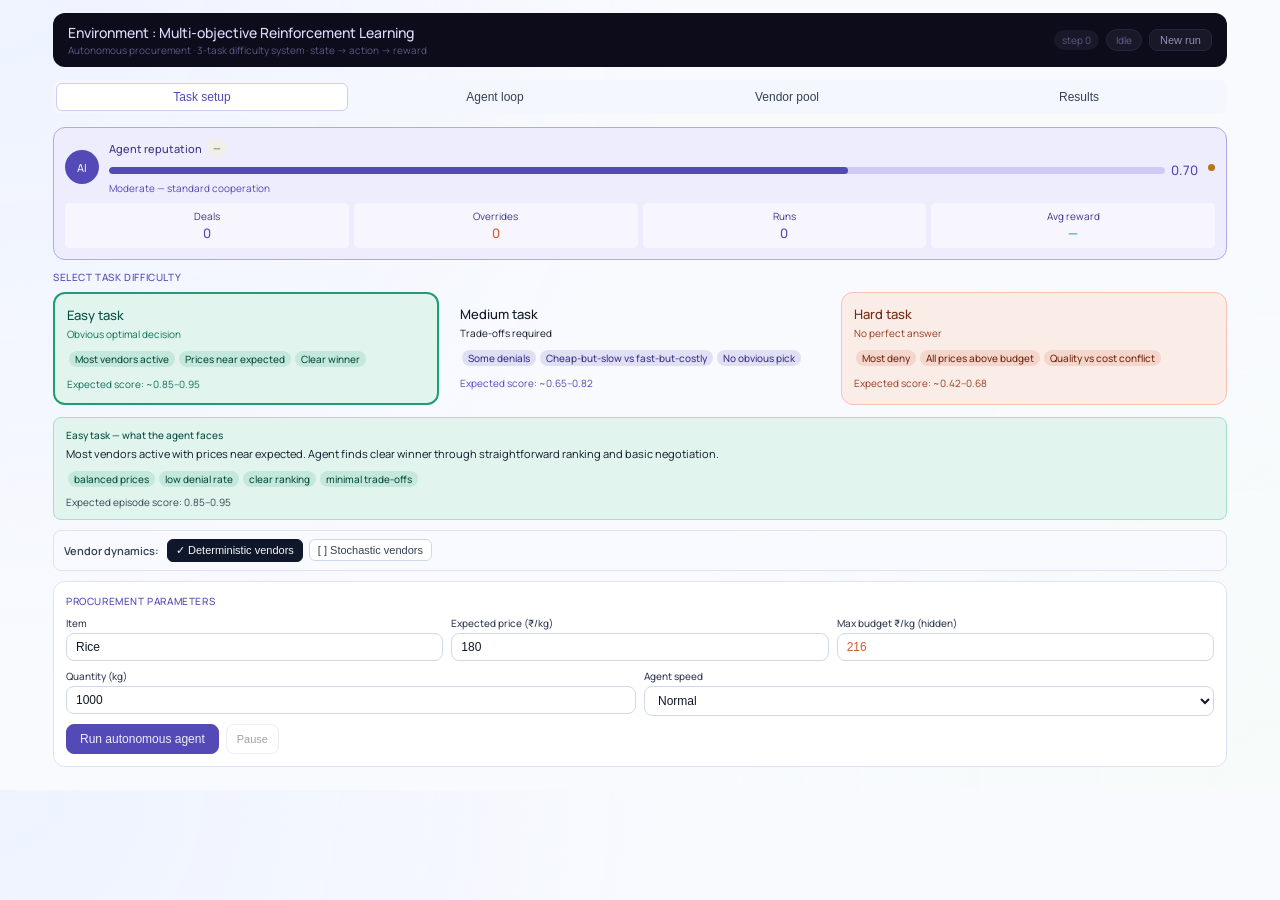
==== commit 34f44158: "Update RL core + UI sync" ====
--- a/ui/index.html
+++ b/ui/index.html
@@ -7,7 +7,7 @@
     <link rel="preconnect" href="https://fonts.googleapis.com" />
     <link rel="preconnect" href="https://fonts.gstatic.com" crossorigin />
     <link href="https://fonts.googleapis.com/css2?family=Manrope:wght@400;500;600;700&family=JetBrains+Mono:wght@400;500&display=swap" rel="stylesheet" />
-    <link rel="stylesheet" href="/ui/style.css" />
+    <link rel="stylesheet" href="style.css" />
   </head>
   <body>
 <div class="app">
@@ -21,10 +21,10 @@
 </div>
 
 <div class="tabs">
-  <button class="tab active" onclick="gTab('env',this)">Task setup</button>
-  <button class="tab" onclick="gTab('agent',this)">Agent loop</button>
-  <button class="tab" onclick="gTab('vendors',this)">Vendor pool</button>
-  <button class="tab" onclick="gTab('results',this)" id="tab-results-btn">Results</button>
+  <button class="tab active" data-tab="env" onclick="gTab('env',this)">Task setup</button>
+  <button class="tab" data-tab="agent" onclick="gTab('agent',this)">Agent loop</button>
+  <button class="tab" data-tab="vendors" onclick="gTab('vendors',this)">Vendor pool</button>
+  <button class="tab" data-tab="results" onclick="gTab('results',this)" id="tab-results-btn">Results</button>
 </div>
 
 <div id="tab-env" class="panel active">
@@ -55,19 +55,19 @@
 
   <div class="slbl">Select task difficulty</div>
   <div class="task-cards">
-    <div class="tc tc-easy sel" id="tc-easy" onclick="selectTask('easy')">
+    <div class="tc tc-easy sel" id="tc-easy" data-task="easy" onclick="selectTask('easy')">
       <div class="tc-title">Easy task</div>
       <div class="tc-sub">Obvious optimal decision</div>
       <div><span class="tc-tag tag-e">Most vendors active</span><span class="tc-tag tag-e">Prices near expected</span><span class="tc-tag tag-e">Clear winner</span></div>
       <div style="margin-top:8px;font-size:10px;color:#0F6E56">Expected score: ~0.85–0.95</div>
     </div>
-    <div class="tc tc-med" id="tc-medium" onclick="selectTask('medium')">
+    <div class="tc tc-med" id="tc-medium" data-task="medium" onclick="selectTask('medium')">
       <div class="tc-title">Medium task</div>
       <div class="tc-sub">Trade-offs required</div>
       <div><span class="tc-tag tag-m">Some denials</span><span class="tc-tag tag-m">Cheap-but-slow vs fast-but-costly</span><span class="tc-tag tag-m">No obvious pick</span></div>
       <div style="margin-top:8px;font-size:10px;color:#534AB7">Expected score: ~0.65–0.82</div>
     </div>
-    <div class="tc tc-hard" id="tc-hard" onclick="selectTask('hard')">
+    <div class="tc tc-hard" id="tc-hard" data-task="hard" onclick="selectTask('hard')">
       <div class="tc-title">Hard task</div>
       <div class="tc-sub">No perfect answer</div>
       <div><span class="tc-tag tag-h">Most deny</span><span class="tc-tag tag-h">All prices above budget</span><span class="tc-tag tag-h">Quality vs cost conflict</span></div>
@@ -173,6 +173,6 @@
   </div>
 </div>
 </div>
-    <script src="/ui/app.js" defer></script>
+    <script src="app.js" defer></script>
   </body>
 </html>
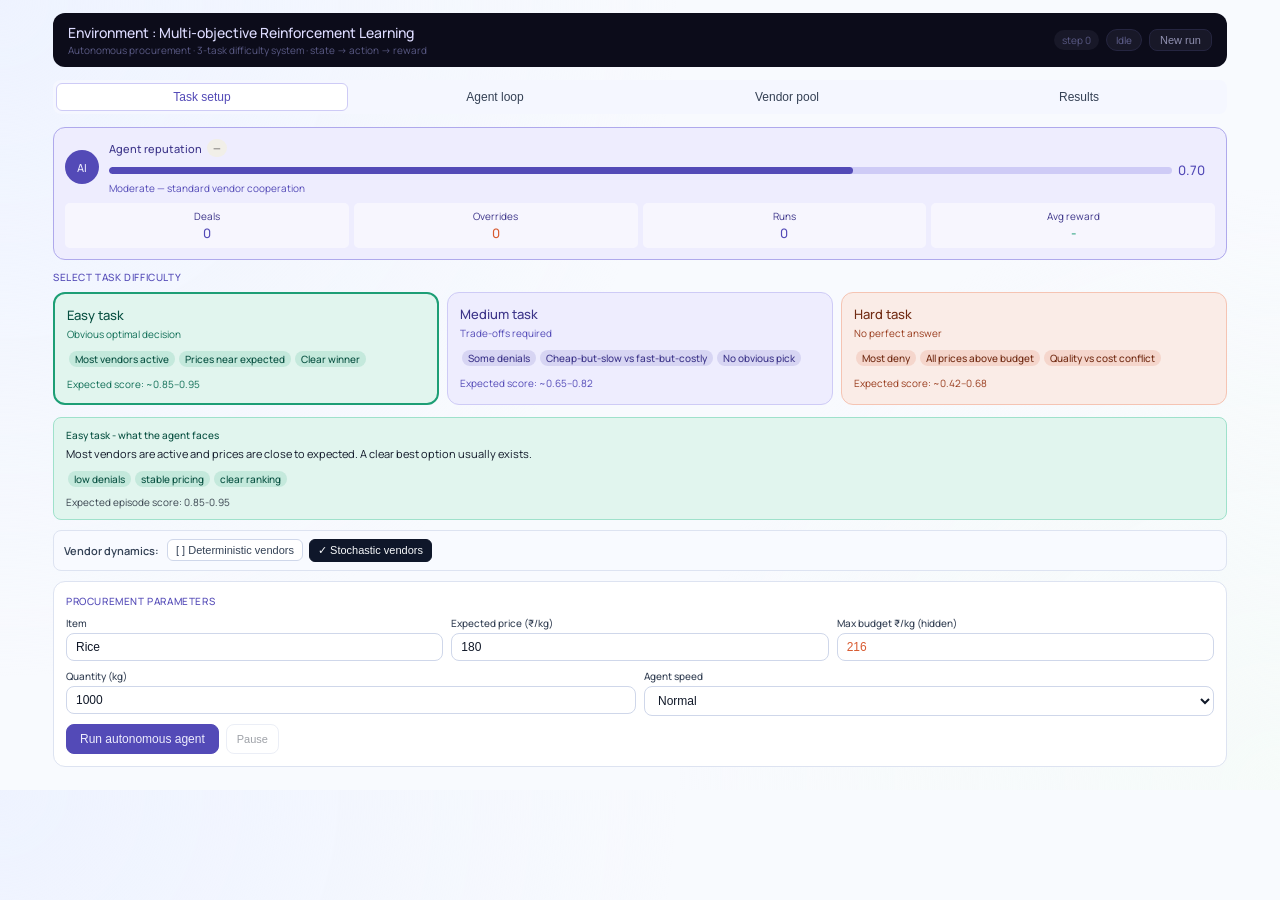
==== commit 70a50e74: "Fix RL learning visibility, stochastic exploration, and cache busting" ====
--- a/ui/index.html
+++ b/ui/index.html
@@ -7,7 +7,7 @@
     <link rel="preconnect" href="https://fonts.googleapis.com" />
     <link rel="preconnect" href="https://fonts.gstatic.com" crossorigin />
     <link href="https://fonts.googleapis.com/css2?family=Manrope:wght@400;500;600;700&family=JetBrains+Mono:wght@400;500&display=swap" rel="stylesheet" />
-    <link rel="stylesheet" href="style.css" />
+    <link rel="stylesheet" href="style.css?v=20260408b" />
   </head>
   <body>
 <div class="app">
@@ -173,6 +173,6 @@
   </div>
 </div>
 </div>
-    <script src="app.js" defer></script>
+    <script src="app.js?v=20260408b" defer></script>
   </body>
 </html>
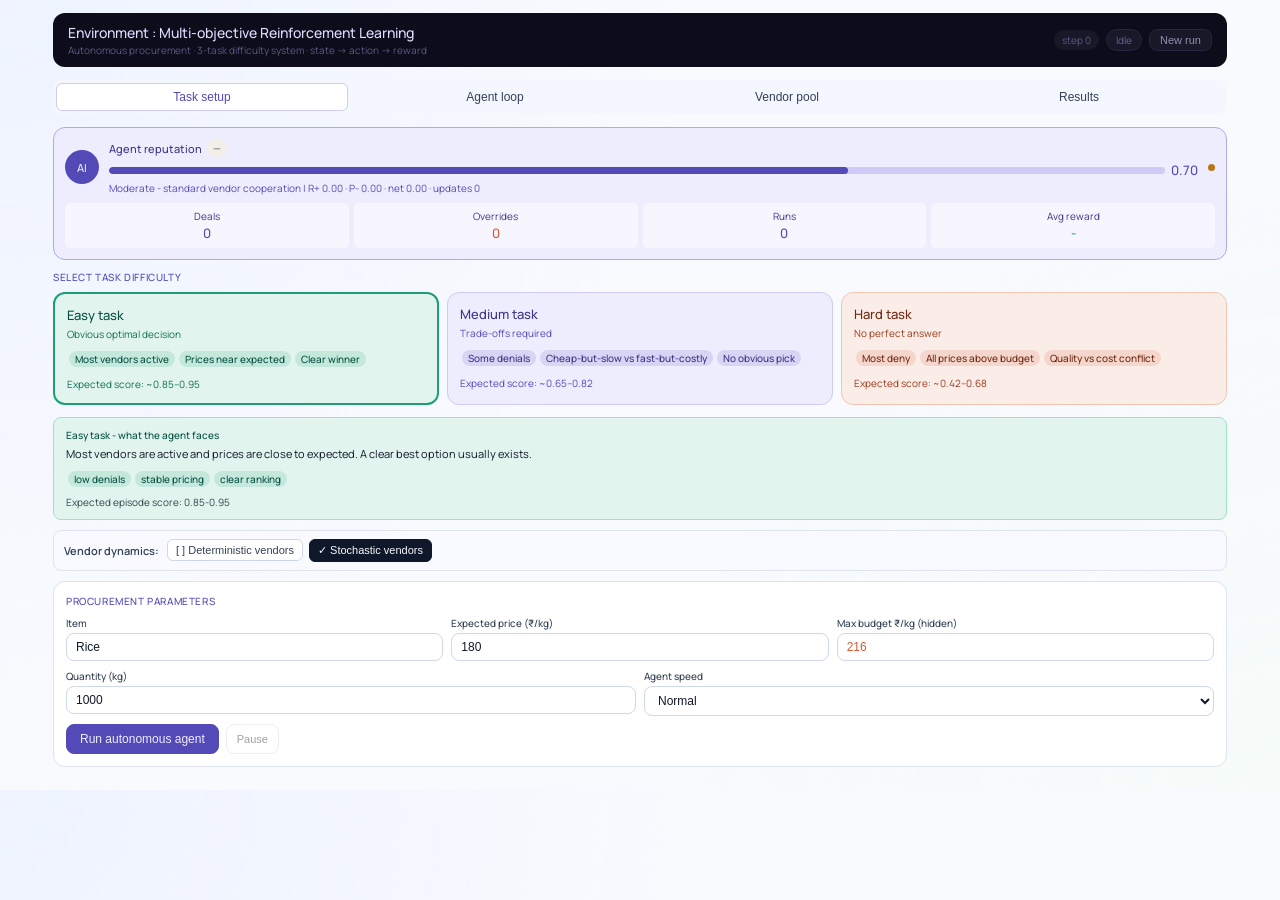
==== commit b4ccc854: "Fix agent feedback flow by using structured vendor IDs, preventing stale finalize state penalties, a" ====
--- a/ui/index.html
+++ b/ui/index.html
@@ -7,7 +7,7 @@
     <link rel="preconnect" href="https://fonts.googleapis.com" />
     <link rel="preconnect" href="https://fonts.gstatic.com" crossorigin />
     <link href="https://fonts.googleapis.com/css2?family=Manrope:wght@400;500;600;700&family=JetBrains+Mono:wght@400;500&display=swap" rel="stylesheet" />
-    <link rel="stylesheet" href="style.css?v=20260408b" />
+    <link rel="stylesheet" href="style.css?v=20260411a" />
   </head>
   <body>
 <div class="app">
@@ -167,12 +167,12 @@
     </div>
     <div style="display:flex;gap:7px;margin-top:10px;flex-wrap:wrap">
       <button class="btn bp" id="conf-btn" onclick="confirmBest()">Accept agent recommendation</button>
-      <button class="btn bsm" onclick="toggleHuman()">Override (human-in-loop)</button>
+      <button class="btn bsm" id="toggle-human" onclick="toggleHuman()">Override (human-in-loop)</button>
     </div>
     <div id="conf-area"></div>
   </div>
 </div>
 </div>
-    <script src="app.js?v=20260408b" defer></script>
+    <script src="app.js?v=20260411a" defer></script>
   </body>
 </html>
